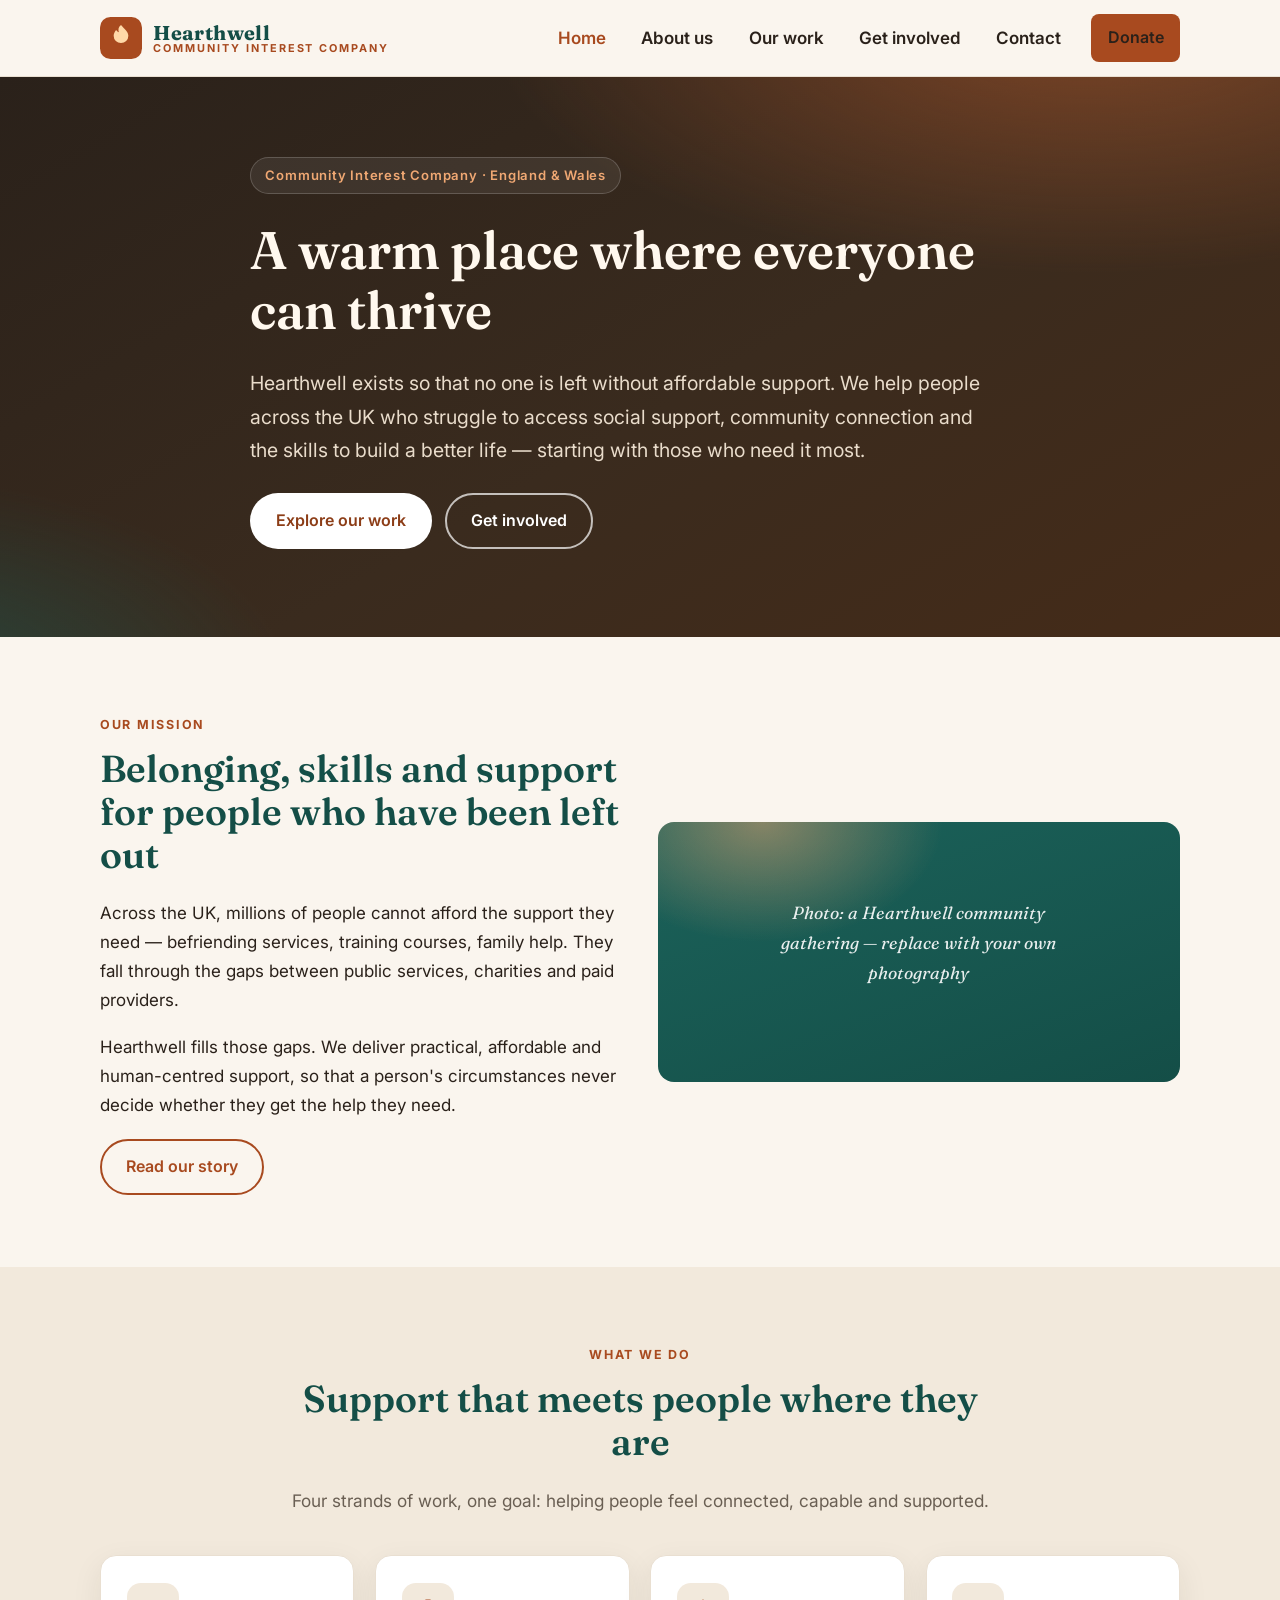
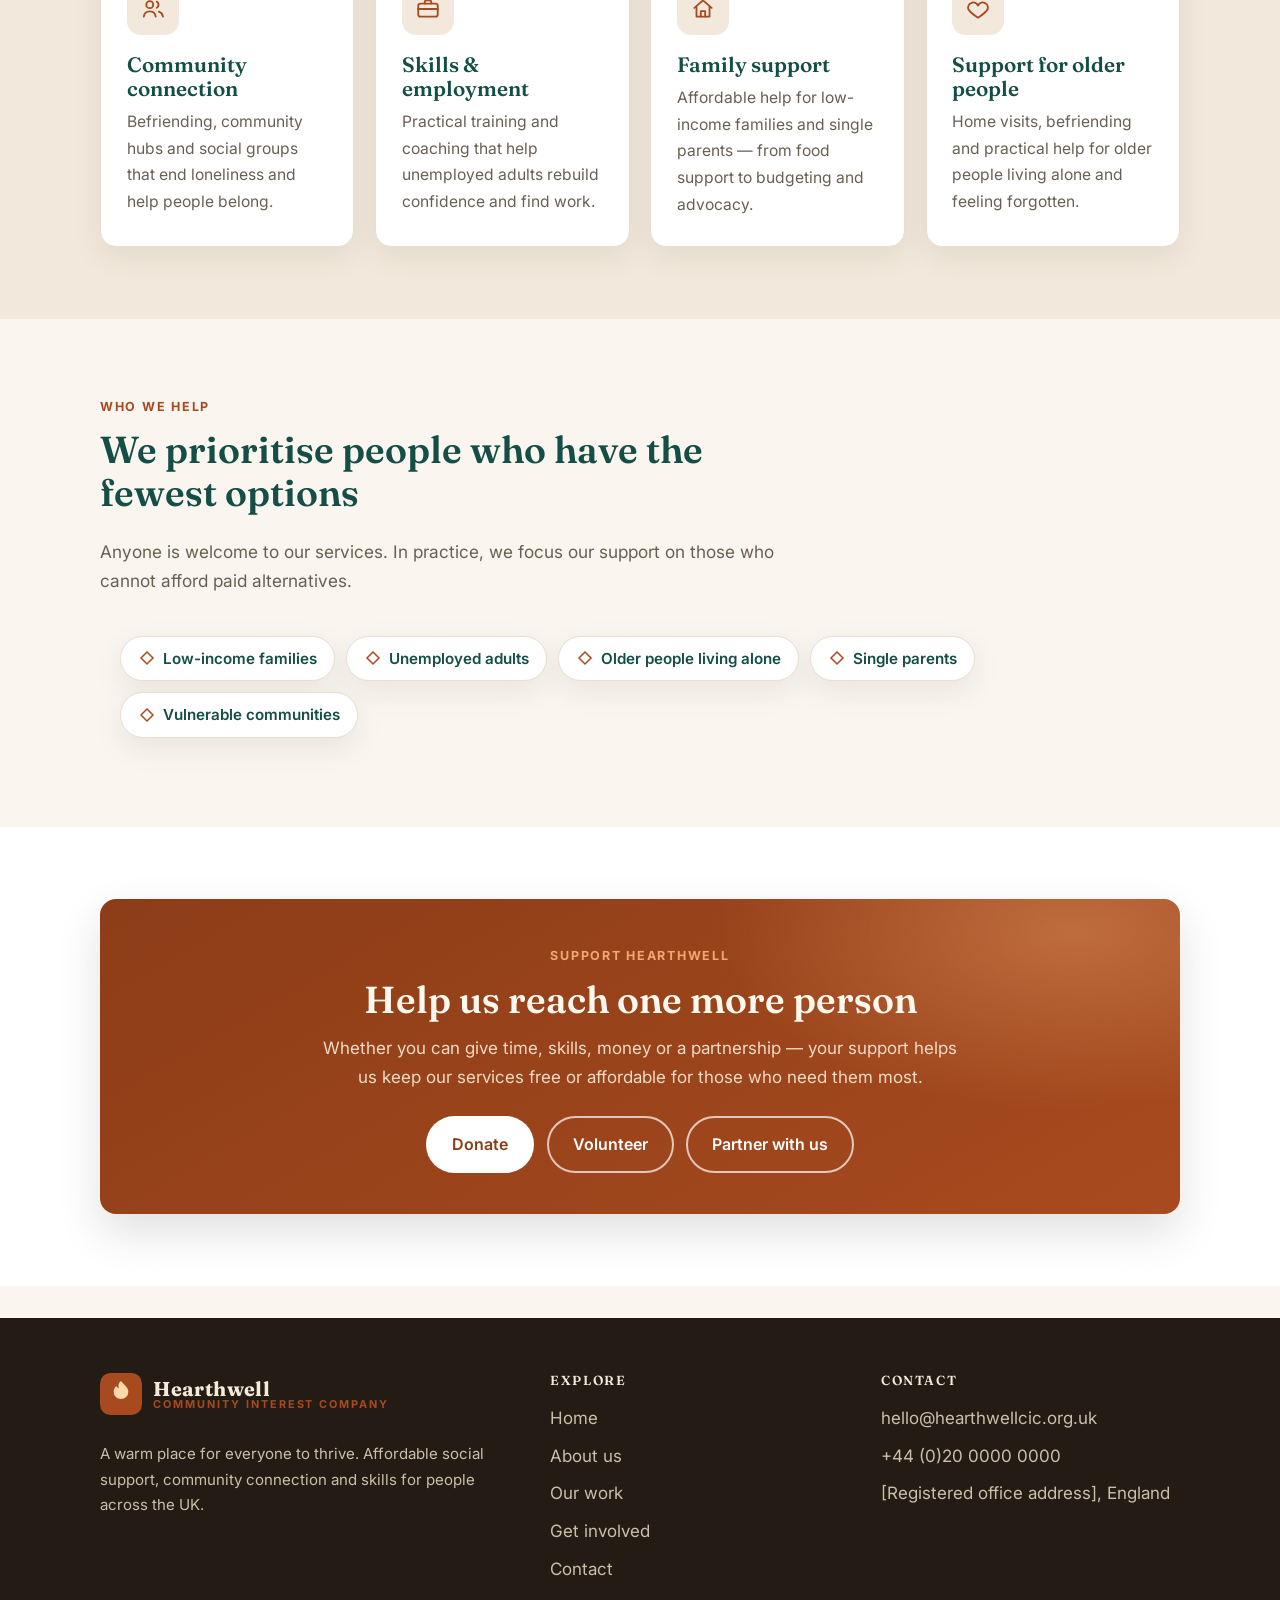
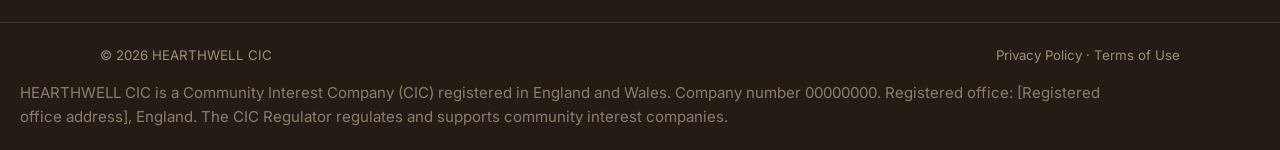
==== index.html @ 3e291510 "Initial release: HEARTHWELL CIC website (static, 5 pages)" ====
<!DOCTYPE html>
<html lang="en-GB">
<head>
  <meta charset="UTF-8">
  <meta name="viewport" content="width=device-width, initial-scale=1.0">
  <title>HEARTHWELL CIC — Community connection, skills and support across the UK</title>

  <meta name="description" content="HEARTHWELL CIC is a community interest company helping people across the UK who can't afford social support, community connection and skills-building resources — with a focus on low-income families, unemployed adults, older people living alone, single parents and vulnerable communities.">
  <meta name="theme-color" content="#A84A1F">

  <!-- Open Graph -->
  <meta property="og:type" content="website">
  <meta property="og:site_name" content="HEARTHWELL CIC">
  <meta property="og:title" content="HEARTHWELL CIC — A warm place for everyone to thrive">
  <meta property="og:description" content="Affordable social support, community connection and skills-building for people across the UK who need it most.">

  <link rel="icon" href="data:image/svg+xml,%3Csvg xmlns='http://www.w3.org/2000/svg' viewBox='0 0 48 48'%3E%3Crect width='48' height='48' rx='12' fill='%23A84A1F'/%3E%3Cpath d='M24 10c4 5 8 7.5 8 12a8 8 0 1 1-16 0c0-2.5 1.2-4.5 2.6-6.3.9 1.2 1.9 2 3 2.4-1-3.2-.4-5.7 2.4-8.1Z' fill='%23FFD9A8'/%3E%3C/svg%3E">

  <!-- Fonts -->
  <link rel="preconnect" href="https://fonts.googleapis.com">
  <link rel="preconnect" href="https://fonts.gstatic.com" crossorigin>
  <link href="https://fonts.googleapis.com/css2?family=Fraunces:opsz,wght@9..144,500;9..144,600;9..144,700&family=Inter:wght@400;600;700&display=swap" rel="stylesheet">

  <link rel="stylesheet" href="css/style.css">
</head>
<body>
  <a class="skip-link" href="#main">Skip to main content</a>

  <header class="header">
    <div class="container header__inner">
      <a class="brand" href="index.html" aria-label="HEARTHWELL CIC — home">
        <svg class="brand__mark" viewBox="0 0 48 48" fill="none" aria-hidden="true">
          <rect width="48" height="48" rx="12" fill="#A84A1F"/>
          <path d="M24 9c4.2 5.2 8.4 7.8 8.4 12.4A8.4 8.4 0 0 1 15.6 21.4c0-2.6 1.3-4.7 2.8-6.6 1 1.3 2 2.1 3.2 2.5-1.1-3.4-.5-6 2.4-8.3Z" fill="#FFD9A8"/>
        </svg>
        <span class="brand__name">Hearthwell<small>Community Interest Company</small></span>
      </a>

      <button class="nav__toggle" aria-expanded="false" aria-controls="nav-links" aria-label="Open menu">
        <span></span><span></span><span></span>
      </button>

      <nav class="nav-links" id="nav-links" aria-label="Main navigation">
        <ul>
          <li><a href="index.html" aria-current="page">Home</a></li>
          <li><a href="about.html">About us</a></li>
          <li><a href="our-work.html">Our work</a></li>
          <li><a href="get-involved.html">Get involved</a></li>
          <li><a href="contact.html">Contact</a></li>
          <li><a class="btn btn--primary" href="get-involved.html">Donate</a></li>
        </ul>
      </nav>
    </div>
  </header>

  <main id="main">

    <!-- ===== Hero ===== -->
    <section class="hero">
      <div class="container hero__inner">
        <span class="hero__badge">Community Interest Company · England &amp; Wales</span>
        <h1>A warm place where everyone can thrive</h1>
        <p class="lede">Hearthwell exists so that no one is left without affordable support. We help people across the UK who struggle to access social support, community connection and the skills to build a better life — starting with those who need it most.</p>
        <div class="hero__actions">
          <a class="btn btn--light" href="our-work.html">Explore our work</a>
          <a class="btn btn--outline-light" href="get-involved.html">Get involved</a>
        </div>
      </div>
    </section>

    <!-- ===== Mission ===== -->
    <section class="section">
      <div class="container split">
        <div class="reveal">
          <span class="eyebrow">Our mission</span>
          <h2>Belonging, skills and support for people who have been left out</h2>
          <p>Across the UK, millions of people cannot afford the support they need — befriending services, training courses, family help. They fall through the gaps between public services, charities and paid providers.</p>
          <p>Hearthwell fills those gaps. We deliver practical, affordable and human-centred support, so that a person's circumstances never decide whether they get the help they need.</p>
          <a class="btn btn--ghost" href="about.html">Read our story</a>
        </div>
        <div class="photo reveal" aria-hidden="true">
          <p class="photo__label">Photo: a Hearthwell community gathering — replace with your own photography</p>
        </div>
      </div>
    </section>

    <!-- ===== What we do ===== -->
    <section class="section section--tint">
      <div class="container">
        <div class="section-head section-head--center reveal">
          <span class="eyebrow">What we do</span>
          <h2>Support that meets people where they are</h2>
          <p>Four strands of work, one goal: helping people feel connected, capable and supported.</p>
        </div>
        <div class="card-grid">
          <article class="card reveal">
            <div class="card__icon">
              <svg viewBox="0 0 24 24" fill="none" stroke="currentColor" stroke-width="1.7" stroke-linecap="round" stroke-linejoin="round" width="26" height="26" aria-hidden="true">
                <circle cx="9" cy="8" r="3.2"/>
                <path d="M3.5 19c.4-3 2.8-4.8 5.5-4.8s5.1 1.8 5.5 4.8"/>
                <path d="M15.5 5.2a3.2 3.2 0 0 1 0 5.6"/>
                <path d="M17.4 14.4c2 .7 3.4 2.3 3.8 4.6"/>
              </svg>
            </div>
            <h3>Community connection</h3>
            <p>Befriending, community hubs and social groups that end loneliness and help people belong.</p>
          </article>

          <article class="card reveal">
            <div class="card__icon">
              <svg viewBox="0 0 24 24" fill="none" stroke="currentColor" stroke-width="1.7" stroke-linecap="round" stroke-linejoin="round" width="26" height="26" aria-hidden="true">
                <rect x="3" y="7" width="18" height="12" rx="2"/>
                <path d="M9 7V5.5A1.5 1.5 0 0 1 10.5 4h3A1.5 1.5 0 0 1 15 5.5V7"/>
                <path d="M3 12h18"/>
              </svg>
            </div>
            <h3>Skills &amp; employment</h3>
            <p>Practical training and coaching that help unemployed adults rebuild confidence and find work.</p>
          </article>

          <article class="card reveal">
            <div class="card__icon">
              <svg viewBox="0 0 24 24" fill="none" stroke="currentColor" stroke-width="1.7" stroke-linecap="round" stroke-linejoin="round" width="26" height="26" aria-hidden="true">
                <path d="M4 11 12 4l8 7"/>
                <path d="M6 10v9h12v-9"/>
                <path d="M10 19v-5h4v5"/>
              </svg>
            </div>
            <h3>Family support</h3>
            <p>Affordable help for low-income families and single parents — from food support to budgeting and advocacy.</p>
          </article>

          <article class="card reveal">
            <div class="card__icon">
              <svg viewBox="0 0 24 24" fill="none" stroke="currentColor" stroke-width="1.7" stroke-linecap="round" stroke-linejoin="round" width="26" height="26" aria-hidden="true">
                <path d="M12 20s-7-4.4-9-8a4.8 4.8 0 0 1 9-3.2A4.8 4.8 0 0 1 21 12c-2 3.6-9 8-9 8z"/>
              </svg>
            </div>
            <h3>Support for older people</h3>
            <p>Home visits, befriending and practical help for older people living alone and feeling forgotten.</p>
          </article>
        </div>
      </div>
    </section>

    <!-- ===== Who we help ===== -->
    <section class="section">
      <div class="container">
        <div class="section-head reveal">
          <span class="eyebrow">Who we help</span>
          <h2>We prioritise people who have the fewest options</h2>
          <p>Anyone is welcome to our services. In practice, we focus our support on those who cannot afford paid alternatives.</p>
        </div>
        <ul class="chips reveal" aria-label="Groups we prioritise">
          <li class="chip">
            <svg viewBox="0 0 24 24" fill="none" stroke="currentColor" stroke-width="2" stroke-linecap="round" width="18" height="18" aria-hidden="true"><path d="M12 4 4 12l8 8 8-8Z"/></svg>
            Low-income families
          </li>
          <li class="chip">
            <svg viewBox="0 0 24 24" fill="none" stroke="currentColor" stroke-width="2" stroke-linecap="round" width="18" height="18" aria-hidden="true"><path d="M12 4 4 12l8 8 8-8Z"/></svg>
            Unemployed adults
          </li>
          <li class="chip">
            <svg viewBox="0 0 24 24" fill="none" stroke="currentColor" stroke-width="2" stroke-linecap="round" width="18" height="18" aria-hidden="true"><path d="M12 4 4 12l8 8 8-8Z"/></svg>
            Older people living alone
          </li>
          <li class="chip">
            <svg viewBox="0 0 24 24" fill="none" stroke="currentColor" stroke-width="2" stroke-linecap="round" width="18" height="18" aria-hidden="true"><path d="M12 4 4 12l8 8 8-8Z"/></svg>
            Single parents
          </li>
          <li class="chip">
            <svg viewBox="0 0 24 24" fill="none" stroke="currentColor" stroke-width="2" stroke-linecap="round" width="18" height="18" aria-hidden="true"><path d="M12 4 4 12l8 8 8-8Z"/></svg>
            Vulnerable communities
          </li>
        </ul>
      </div>
    </section>

    <!-- ===== CTA banner ===== -->
    <section class="section section--paper">
      <div class="container">
        <div class="cta-banner reveal">
          <span class="eyebrow" style="color:#F0A873;">Support Hearthwell</span>
          <h2>Help us reach one more person</h2>
          <p>Whether you can give time, skills, money or a partnership — your support helps us keep our services free or affordable for those who need them most.</p>
          <div class="cta-banner__actions">
            <a class="btn btn--light" href="get-involved.html">Donate</a>
            <a class="btn btn--outline-light" href="get-involved.html#volunteer">Volunteer</a>
            <a class="btn btn--outline-light" href="get-involved.html#partner">Partner with us</a>
          </div>
        </div>
      </div>
    </section>

  </main>

  <footer class="footer">
    <div class="container footer__grid">
      <div>
        <div class="footer__brand">
          <a class="brand" href="index.html" aria-label="HEARTHWELL CIC — home">
            <svg class="brand__mark" viewBox="0 0 48 48" fill="none" aria-hidden="true">
              <rect width="48" height="48" rx="12" fill="#A84A1F"/>
              <path d="M24 9c4.2 5.2 8.4 7.8 8.4 12.4A8.4 8.4 0 0 1 15.6 21.4c0-2.6 1.3-4.7 2.8-6.6 1 1.3 2 2.1 3.2 2.5-1.1-3.4-.5-6 2.4-8.3Z" fill="#FFD9A8"/>
            </svg>
            <span class="brand__name">Hearthwell<small>Community Interest Company</small></span>
          </a>
        </div>
        <p>A warm place for everyone to thrive. Affordable social support, community connection and skills for people across the UK.</p>
      </div>

      <nav aria-label="Footer — explore">
        <h4>Explore</h4>
        <ul>
          <li><a href="index.html">Home</a></li>
          <li><a href="about.html">About us</a></li>
          <li><a href="our-work.html">Our work</a></li>
          <li><a href="get-involved.html">Get involved</a></li>
          <li><a href="contact.html">Contact</a></li>
        </ul>
      </nav>

      <div>
        <h4>Contact</h4>
        <ul>
          <li><a href="mailto:hello@hearthwellcic.org.uk">hello@hearthwellcic.org.uk</a></li>
          <li>+44 (0)20 0000 0000</li>
          <li>[Registered office address], England</li>
        </ul>
      </div>
    </div>

    <div class="footer__bottom">
      <div class="container">
        <span>© <span id="year">2026</span> HEARTHWELL CIC</span>
        <span>Privacy Policy · Terms of Use</span>
      </div>
      <p class="container footer__legal">
        HEARTHWELL CIC is a Community Interest Company (CIC) registered in England and Wales.
        Company number 00000000. Registered office: [Registered office address], England.
        The CIC Regulator regulates and supports community interest companies.
      </p>
    </div>
  </footer>

  <script src="js/main.js"></script>
</body>
</html>
---- css/style.css ----
/* ============================================================
   HEARTHWELL CIC — global stylesheet
   Community Interest Company website · warm, accessible, responsive
   ============================================================ */

/* ---------- Design tokens ---------- */
:root {
  /* Brand — warm hearth palette */
  --brand-700: #8C3D17;          /* deep ember — hover states        */
  --brand-600: #A84A1F;          /* primary terracotta (on light)    */
  --brand-500: #C2602F;          /* vivid ember — decorative         */
  --teal-700:  #144E47;          /* deep teal — headings on cream    */
  --teal-600:  #1B625A;          /* teal accents                     */
  --ink:       #2A211A;          /* near-black warm brown            */
  --stone:     #6A5F53;          /* secondary text                   */
  --cream:     #FAF5EE;          /* page background                  */
  --paper:     #FFFFFF;          /* cards / surfaces                 */
  --line:      #E9DFD1;          /* hairline borders                 */
  --sand:      #F2E9DC;          /* tinted section background        */

  /* Type */
  --font-body:  "Inter", "Segoe UI", system-ui, -apple-system, sans-serif;
  --font-head:  "Fraunces", Georgia, "Times New Roman", serif;

  /* Layout */
  --container: 1120px;
  --radius:    16px;
  --radius-sm: 10px;
  --shadow:    0 10px 30px rgba(42, 33, 26, 0.08);
  --shadow-lg: 0 18px 44px rgba(42, 33, 26, 0.14);

  --focus: 0 0 0 3px rgba(27, 98, 90, 0.45);
}

/* ---------- Reset / base ---------- */
*, *::before, *::after { box-sizing: border-box; }

html { scroll-behavior: smooth; -webkit-text-size-adjust: 100%; }

body {
  margin: 0;
  font-family: var(--font-body);
  font-size: 1.0625rem;          /* 17px — comfortable reading      */
  line-height: 1.7;
  color: var(--ink);
  background: var(--cream);
}

img, svg { display: block; max-width: 100%; height: auto; }

a { color: var(--brand-600); text-decoration-thickness: 1px; text-underline-offset: 3px; }
a:hover { color: var(--brand-700); }

h1, h2, h3, h4 {
  font-family: var(--font-head);
  font-weight: 600;
  line-height: 1.15;
  margin: 0 0 0.6em;
  color: var(--teal-700);
}

h1 { font-size: clamp(2.1rem, 5vw, 3.3rem); }
h2 { font-size: clamp(1.7rem, 3.4vw, 2.35rem); }
h3 { font-size: 1.3rem; }
h4 { font-size: 1.08rem; }

p { margin: 0 0 1.1em; }
ul { padding-left: 1.2em; }

:focus-visible { outline: 3px solid var(--teal-600); outline-offset: 2px; border-radius: 4px; }

/* Skip link for accessibility */
.skip-link {
  position: absolute;
  left: -999px;
  top: 0;
  background: var(--teal-700);
  color: #fff;
  padding: 0.7rem 1.2rem;
  border-radius: 0 0 var(--radius-sm) 0;
  z-index: 100;
  font-weight: 600;
}
.skip-link:focus { left: 0; color: #fff; }

/* ---------- Layout helpers ---------- */
.container { max-width: var(--container); margin-inline: auto; padding-inline: 20px; }
.section { padding: 4.5rem 0; }
.section--tint { background: var(--sand); }
.section--paper { background: var(--paper); }

.eyebrow {
  display: inline-block;
  font-size: 0.78rem;
  font-weight: 700;
  letter-spacing: 0.14em;
  text-transform: uppercase;
  color: var(--brand-600);
  margin-bottom: 0.7rem;
}

.section-head { max-width: 720px; margin-bottom: 2.5rem; }
.section-head p { color: var(--stone); font-size: 1.08rem; }
.section-head--center { margin-inline: auto; text-align: center; }

/* ---------- Buttons ---------- */
.btn {
  display: inline-flex;
  align-items: center;
  gap: 0.5rem;
  font-family: var(--font-body);
  font-weight: 600;
  font-size: 1rem;
  padding: 0.8rem 1.5rem;
  border-radius: 999px;
  border: 2px solid transparent;
  cursor: pointer;
  text-decoration: none;
  transition: background-color 0.2s ease, color 0.2s ease, transform 0.1s ease, box-shadow 0.2s ease;
}
.btn:active { transform: translateY(1px); }

.btn--primary { background: var(--brand-600); color: #fff; }
.btn--primary:hover { background: var(--brand-700); color: #fff; box-shadow: 0 6px 18px rgba(168, 74, 31, 0.35); }

.btn--ghost { border-color: var(--brand-600); color: var(--brand-600); background: transparent; }
.btn--ghost:hover { background: var(--brand-600); color: #fff; }

.btn--light { background: #fff; color: var(--brand-700); }
.btn--light:hover { background: var(--sand); color: var(--brand-700); }

.btn--outline-light { border-color: rgba(255,255,255,0.7); color: #fff; background: transparent; }
.btn--outline-light:hover { background: rgba(255,255,255,0.12); color: #fff; }

/* ---------- Header / nav ---------- */
.header {
  position: sticky;
  top: 0;
  z-index: 50;
  background: rgba(250, 245, 238, 0.92);
  backdrop-filter: blur(10px);
  border-bottom: 1px solid var(--line);
}
.header__inner {
  display: flex;
  align-items: center;
  justify-content: space-between;
  gap: 1rem;
  min-height: 76px;
}

.brand { display: inline-flex; align-items: center; gap: 0.7rem; text-decoration: none; }
.brand__mark { width: 42px; height: 42px; flex: none; }
.brand__name {
  font-family: var(--font-head);
  font-weight: 700;
  font-size: 1.25rem;
  letter-spacing: 0.02em;
  color: var(--teal-700);
  line-height: 1.05;
}
.brand__name small {
  display: block;
  font-family: var(--font-body);
  font-size: 0.68rem;
  font-weight: 700;
  letter-spacing: 0.18em;
  color: var(--brand-600);
  text-transform: uppercase;
}

.nav__toggle {
  display: inline-flex;
  flex-direction: column;
  justify-content: center;
  gap: 5px;
  width: 46px;
  height: 46px;
  padding: 10px;
  background: none;
  border: 1px solid var(--line);
  border-radius: var(--radius-sm);
  cursor: pointer;
}
.nav__toggle span {
  display: block;
  height: 2px;
  width: 100%;
  background: var(--ink);
  border-radius: 2px;
  transition: transform 0.25s ease, opacity 0.2s ease;
}
.nav__toggle[aria-expanded="true"] span:nth-child(1) { transform: translateY(7px) rotate(45deg); }
.nav__toggle[aria-expanded="true"] span:nth-child(2) { opacity: 0; }
.nav__toggle[aria-expanded="true"] span:nth-child(3) { transform: translateY(-7px) rotate(-45deg); }

.nav-links {
  display: none;
  position: absolute;
  top: 100%;
  left: 0;
  right: 0;
  background: var(--cream);
  border-bottom: 1px solid var(--line);
  padding: 0.6rem 20px 1.2rem;
  box-shadow: 0 16px 30px rgba(42,33,26,0.08);
}
.nav-links.is-open { display: block; }
.nav-links ul { list-style: none; margin: 0; padding: 0; }
.nav-links li + li { margin-top: 0.2rem; }
.nav-links a {
  display: block;
  padding: 0.6rem 0.5rem;
  text-decoration: none;
  font-weight: 600;
  color: var(--ink);
  border-radius: 8px;
}
.nav-links a:hover { color: var(--brand-600); background: var(--sand); }
.nav-links a[aria-current="page"] { color: var(--brand-600); }
.nav-links .btn { margin: 0.9rem 0.5rem 0.2rem; }

@media (min-width: 900px) {
  .nav__toggle { display: none; }
  .nav-links { position: static; display: block; background: none; box-shadow: none; border: 0; padding: 0; }
  .nav-links ul { display: flex; align-items: center; gap: 0.4rem; }
  .nav-links li + li { margin-top: 0; }
  .nav-links a { padding: 0.5rem 0.9rem; }
  .nav-links .btn { margin: 0 0 0 0.6rem; }
}

/* ---------- Hero ---------- */
.hero {
  background:
    radial-gradient(1000px 420px at 85% -10%, rgba(194, 96, 47, 0.5), transparent 60%),
    radial-gradient(700px 360px at -10% 110%, rgba(27, 98, 90, 0.55), transparent 60%),
    linear-gradient(150deg, #2A211A 0%, #3A2B1E 55%, #452B18 100%);
  color: #F5EFE4;
  padding: 5rem 0 5.5rem;
}
.hero__inner { max-width: 820px; }
.hero .eyebrow { color: #F0A873; }
.hero h1 { color: #FFF8EE; margin-bottom: 0.5em; }
.hero p.lede { font-size: 1.22rem; color: #E9DCCB; margin-bottom: 1.6rem; max-width: 62ch; }
.hero__actions { display: flex; flex-wrap: wrap; gap: 0.8rem; }
.hero__badge {
  display: inline-flex;
  align-items: center;
  gap: 0.5rem;
  font-size: 0.82rem;
  font-weight: 600;
  letter-spacing: 0.06em;
  color: #F0A873;
  background: rgba(255,255,255,0.07);
  border: 1px solid rgba(255,255,255,0.18);
  border-radius: 999px;
  padding: 0.4rem 0.9rem;
  margin-bottom: 1.6rem;
}
.hero--short { padding: 3.4rem 0 3.6rem; }
.hero--short .hero__inner { max-width: 760px; }
.hero--short h1 { font-size: clamp(1.9rem, 4.4vw, 2.7rem); }

/* ---------- Cards ---------- */
.card-grid {
  display: grid;
  grid-template-columns: repeat(auto-fit, minmax(245px, 1fr));
  gap: 1.3rem;
}
.card {
  background: var(--paper);
  border: 1px solid var(--line);
  border-radius: var(--radius);
  padding: 1.7rem 1.6rem;
  box-shadow: var(--shadow);
  display: flex;
  flex-direction: column;
}
.card__icon {
  width: 52px;
  height: 52px;
  border-radius: 14px;
  background: var(--sand);
  color: var(--brand-600);
  display: grid;
  place-items: center;
  margin-bottom: 1.1rem;
}
.card h3 { margin-bottom: 0.4em; }
.card p { color: var(--stone); font-size: 0.98rem; margin-bottom: 0; }
.card a.card__link { margin-top: auto; padding-top: 0.9rem; font-weight: 600; }

/* ---------- Chips (who we help) ---------- */
.chips { display: flex; flex-wrap: wrap; gap: 0.7rem; }
.chip {
  display: inline-flex;
  align-items: center;
  gap: 0.45rem;
  background: var(--paper);
  border: 1px solid var(--line);
  border-radius: 999px;
  padding: 0.55rem 1.05rem;
  font-weight: 600;
  font-size: 0.95rem;
  color: var(--teal-700);
  box-shadow: var(--shadow);
}
.chip svg { color: var(--brand-600); }

/* ---------- Story / split layout ---------- */
.split {
  display: grid;
  gap: 2.2rem;
  align-items: center;
}
@media (min-width: 860px) { .split { grid-template-columns: 1fr 1fr; } }

/* Placeholder "photo" block — swap for real photography later */
.photo {
  border-radius: var(--radius);
  min-height: 260px;
  display: grid;
  place-items: center;
  padding: 2rem;
  text-align: center;
  color: #fff;
  background:
    radial-gradient(300px 200px at 20% 0%, rgba(240,168,115,0.5), transparent 60%),
    linear-gradient(160deg, #1B625A, #144E47);
}
.photo--ember {
  background:
    radial-gradient(300px 200px at 85% 10%, rgba(255,255,255,0.25), transparent 60%),
    linear-gradient(160deg, #C2602F, #8C3D17);
}
.photo--cream { background: linear-gradient(160deg, #F2E9DC, #E2D3BE); color: var(--teal-700); }
.photo__label {
  font-family: var(--font-head);
  font-size: 1.1rem;
  font-style: italic;
  opacity: 0.9;
  max-width: 28ch;
}

/* ---------- Values ---------- */
.values-grid { display: grid; gap: 1.3rem; grid-template-columns: repeat(auto-fit, minmax(230px, 1fr)); }
.value {
  background: var(--paper);
  border-radius: var(--radius);
  border: 1px solid var(--line);
  padding: 1.6rem;
  border-top: 4px solid var(--brand-500);
}
.value h3 { margin-bottom: 0.4em; }
.value p { color: var(--stone); font-size: 0.98rem; margin-bottom: 0; }

/* ---------- Team ---------- */
.team-grid { display: grid; gap: 1.3rem; grid-template-columns: repeat(auto-fit, minmax(220px, 1fr)); }
.team-card {
  background: var(--paper);
  border: 1px solid var(--line);
  border-radius: var(--radius);
  padding: 1.6rem;
  text-align: center;
  box-shadow: var(--shadow);
}
.team-card__avatar {
  width: 74px; height: 74px;
  margin: 0 auto 0.9rem;
  border-radius: 50%;
  background: var(--sand);
  color: var(--teal-700);
  display: grid;
  place-items: center;
  font-family: var(--font-head);
  font-size: 1.6rem;
  font-weight: 600;
}
.team-card h3 { margin-bottom: 0.15em; font-size: 1.12rem; }
.team-card .team-card__role { color: var(--brand-600); font-weight: 600; font-size: 0.88rem; margin-bottom: 0.7em; }
.team-card p { color: var(--stone); font-size: 0.92rem; margin-bottom: 0; }

/* ---------- CTA banner ---------- */
.cta-banner {
  background:
    radial-gradient(600px 300px at 90% 10%, rgba(240,168,115,0.4), transparent 60%),
    linear-gradient(150deg, #8C3D17, #A84A1F);
  color: #FDF3E7;
  border-radius: var(--radius);
  padding: 2.6rem 2rem;
  text-align: center;
  box-shadow: var(--shadow-lg);
}
.cta-banner h2 { color: #FFF8EE; margin-bottom: 0.35em; }
.cta-banner p { color: #F2DCC5; max-width: 58ch; margin-inline: auto; margin-bottom: 1.5rem; }
.cta-banner__actions { display: flex; flex-wrap: wrap; gap: 0.8rem; justify-content: center; }

/* ---------- Programme list ---------- */
.programme {
  background: var(--paper);
  border: 1px solid var(--line);
  border-radius: var(--radius);
  padding: 1.8rem 1.7rem;
  display: grid;
  gap: 1.4rem;
  box-shadow: var(--shadow);
}
.programme + .programme { margin-top: 1.3rem; }
.programme__head { display: flex; align-items: flex-start; gap: 1rem; }
.programme__icon {
  width: 54px; height: 54px; flex: none;
  border-radius: 14px;
  background: var(--sand);
  color: var(--brand-600);
  display: grid;
  place-items: center;
}
.programme h3 { margin: 0.15em 0 0.15em; }
.programme .programme__tag {
  display: inline-block;
  font-size: 0.78rem;
  font-weight: 700;
  letter-spacing: 0.08em;
  text-transform: uppercase;
  color: var(--brand-600);
  margin-top: 0.3rem;
}
.programme p { color: var(--stone); font-size: 0.99rem; }
.programme__meta {
  display: flex;
  flex-wrap: wrap;
  gap: 0.6rem;
  list-style: none;
  margin: 0;
  padding: 0;
}
.programme__meta li {
  font-size: 0.85rem;
  font-weight: 600;
  background: var(--sand);
  color: var(--teal-700);
  border-radius: 999px;
  padding: 0.35rem 0.85rem;
}
@media (min-width: 720px) {
  .programme { grid-template-columns: 1fr; }
}

/* ---------- Steps ---------- */
.steps { display: grid; gap: 1.3rem; grid-template-columns: repeat(auto-fit, minmax(230px, 1fr)); counter-reset: step; }
.step {
  position: relative;
  background: var(--paper);
  border: 1px solid var(--line);
  border-radius: var(--radius);
  padding: 2rem 1.6rem 1.6rem;
  box-shadow: var(--shadow);
}
.step::before {
  counter-increment: step;
  content: "0" counter(step);
  font-family: var(--font-head);
  font-weight: 700;
  font-size: 1.6rem;
  color: var(--brand-500);
}
.step h3 { margin: 0.7em 0 0.35em; }
.step p { color: var(--stone); font-size: 0.97rem; margin-bottom: 0; }

/* ---------- Contact / form ---------- */
.contact-grid { display: grid; gap: 2.4rem; }
@media (min-width: 860px) { .contact-grid { grid-template-columns: 1fr 1.2fr; } }

.contact-list { list-style: none; margin: 0 0 1.6rem; padding: 0; }
.contact-list li { display: flex; gap: 0.9rem; align-items: flex-start; padding: 0.8rem 0; }
.contact-list li + li { border-top: 1px solid var(--line); }
.contact-list svg { color: var(--brand-600); flex: none; margin-top: 3px; }
.contact-list strong { display: block; font-size: 0.82rem; letter-spacing: 0.06em; text-transform: uppercase; color: var(--stone); }
.contact-list a { font-weight: 600; }

.form-card {
  background: var(--paper);
  border: 1px solid var(--line);
  border-radius: var(--radius);
  padding: 1.8rem 1.6rem;
  box-shadow: var(--shadow);
}
.form-grid { display: grid; gap: 1.1rem; }
@media (min-width: 560px) { .form-grid { grid-template-columns: 1fr 1fr; } }
.field { display: flex; flex-direction: column; gap: 0.4rem; }
.field--full { grid-column: 1 / -1; }
.field label { font-weight: 600; font-size: 0.93rem; }
.field input, .field select, .field textarea {
  font-family: var(--font-body);
  font-size: 1rem;
  padding: 0.7rem 0.85rem;
  border: 1px solid var(--line);
  border-radius: var(--radius-sm);
  background: var(--cream);
  color: var(--ink);
}
.field input:focus, .field select:focus, .field textarea:focus {
  outline: none;
  border-color: var(--teal-600);
  box-shadow: var(--focus);
}
.field textarea { resize: vertical; min-height: 130px; }
.form-note { grid-column: 1 / -1; font-size: 0.82rem; color: var(--stone); margin: 0; }

.form-success {
  display: none;
  background: #E6F1EC;
  border: 1px solid #BFD8CB;
  color: #144E47;
  border-radius: var(--radius-sm);
  padding: 1rem 1.1rem;
  margin-bottom: 1.1rem;
  font-weight: 600;
}
.form-success.is-visible { display: block; }

/* ---------- Footer ---------- */
.footer {
  background: #241C14;
  color: #CBBFA9;
  padding: 3.4rem 0 0;
  margin-top: 2rem;
}
.footer__grid { display: grid; gap: 2rem; padding-bottom: 2.4rem; }
@media (min-width: 760px) { .footer__grid { grid-template-columns: 1.4fr 1fr 1fr; } }
.footer h4 { color: #F5EAD9; font-size: 0.82rem; letter-spacing: 0.12em; text-transform: uppercase; margin-bottom: 1rem; }
.footer p { font-size: 0.94rem; }
.footer ul { list-style: none; margin: 0; padding: 0; }
.footer ul li + li { margin-top: 0.55rem; }
.footer a { color: #CBBFA9; text-decoration: none; }
.footer a:hover { color: #F0A873; }
.footer .brand__name { color: #F5EAD9; }
.footer__brand { margin-bottom: 1.1rem; }
.footer__bottom {
  border-top: 1px solid rgba(255,255,255,0.12);
  padding: 1.3rem 0;
  font-size: 0.83rem;
  color: #9C8F7A;
}
.footer__bottom .container { display: flex; flex-wrap: wrap; gap: 0.6rem 1.6rem; justify-content: space-between; }
.footer__legal { margin: 0.9rem 0 0; font-size: 0.8rem; color: #8A7E6B; line-height: 1.6; }

/* ---------- Reveal-on-scroll (progressive enhancement) ---------- */
.reveal { opacity: 0; transform: translateY(14px); transition: opacity 0.6s ease, transform 0.6s ease; }
.reveal.is-visible { opacity: 1; transform: none; }
@media (prefers-reduced-motion: reduce) {
  .reveal { opacity: 1; transform: none; transition: none; }
  html { scroll-behavior: auto; }
}

/* ---------- Small utility ---------- */
.text-center { text-align: center; }
.mt-3 { margin-top: 2.4rem; }
.mb-0 { margin-bottom: 0; }
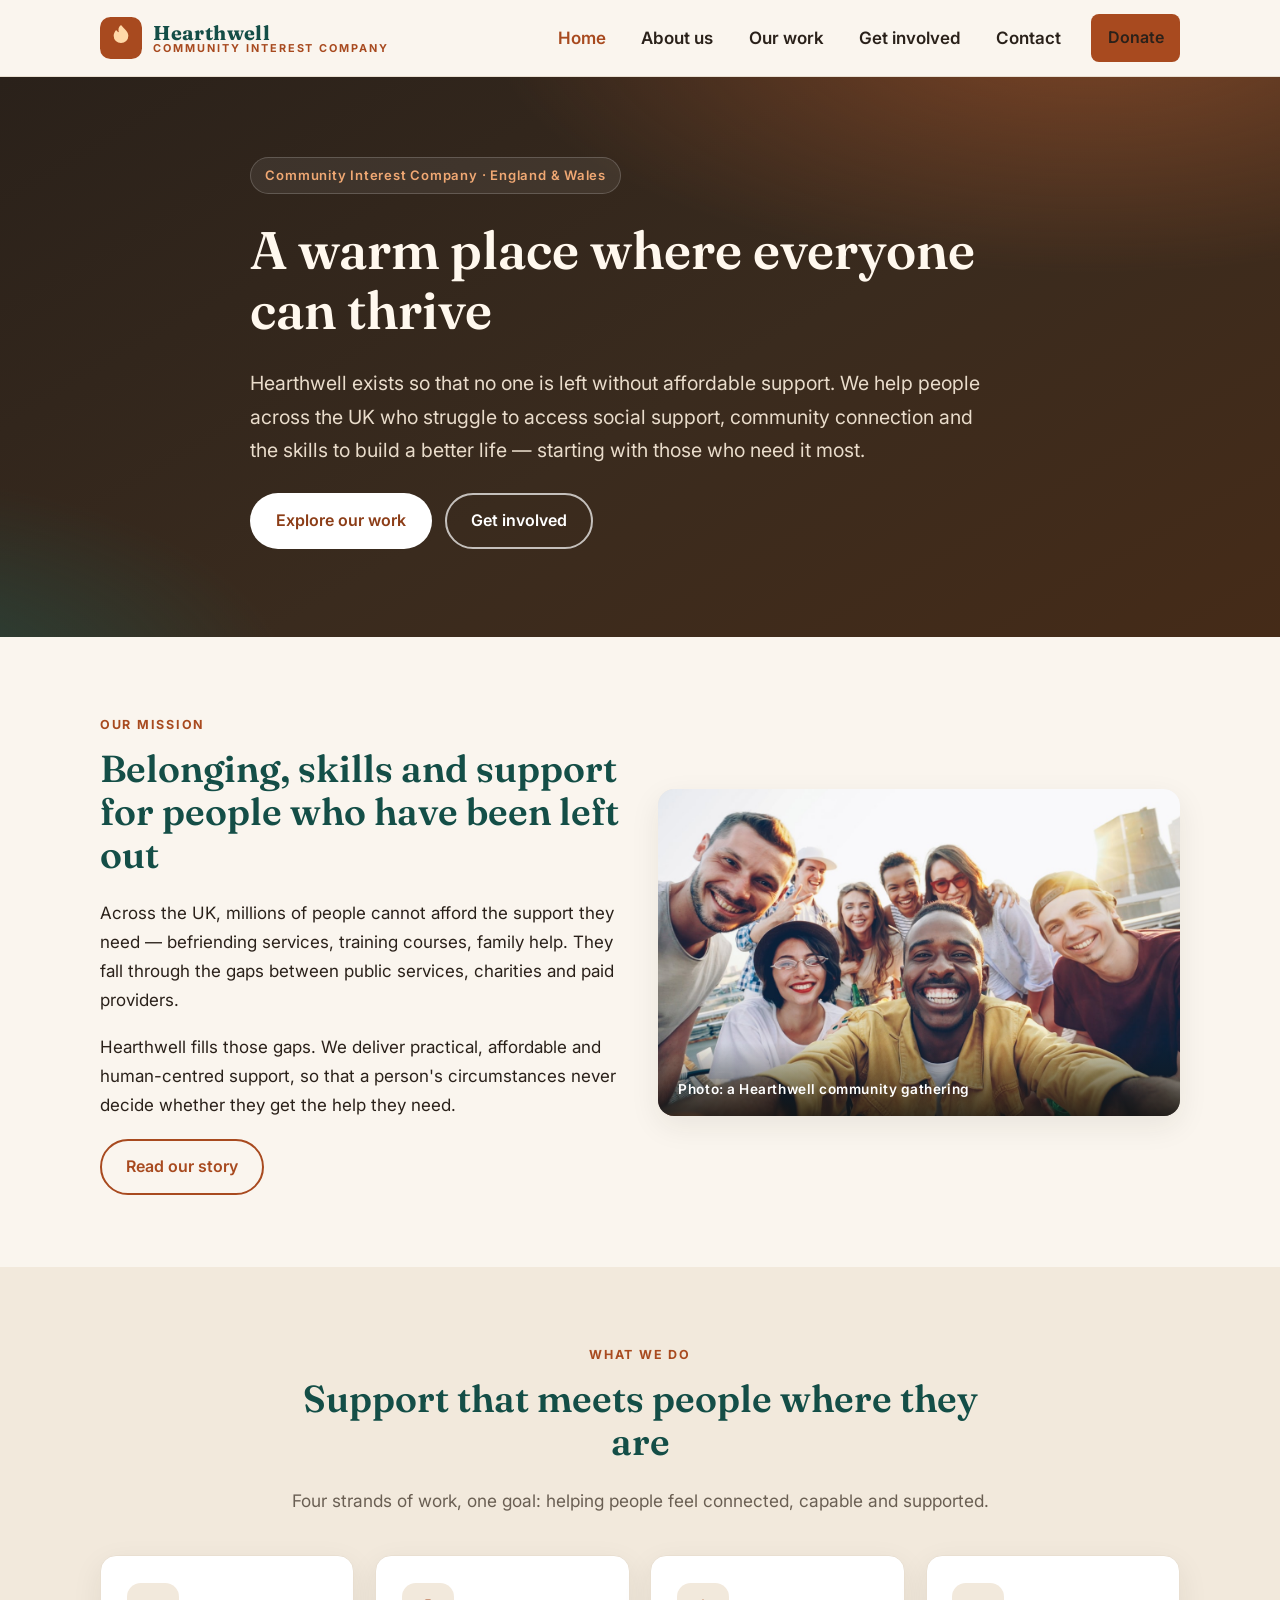
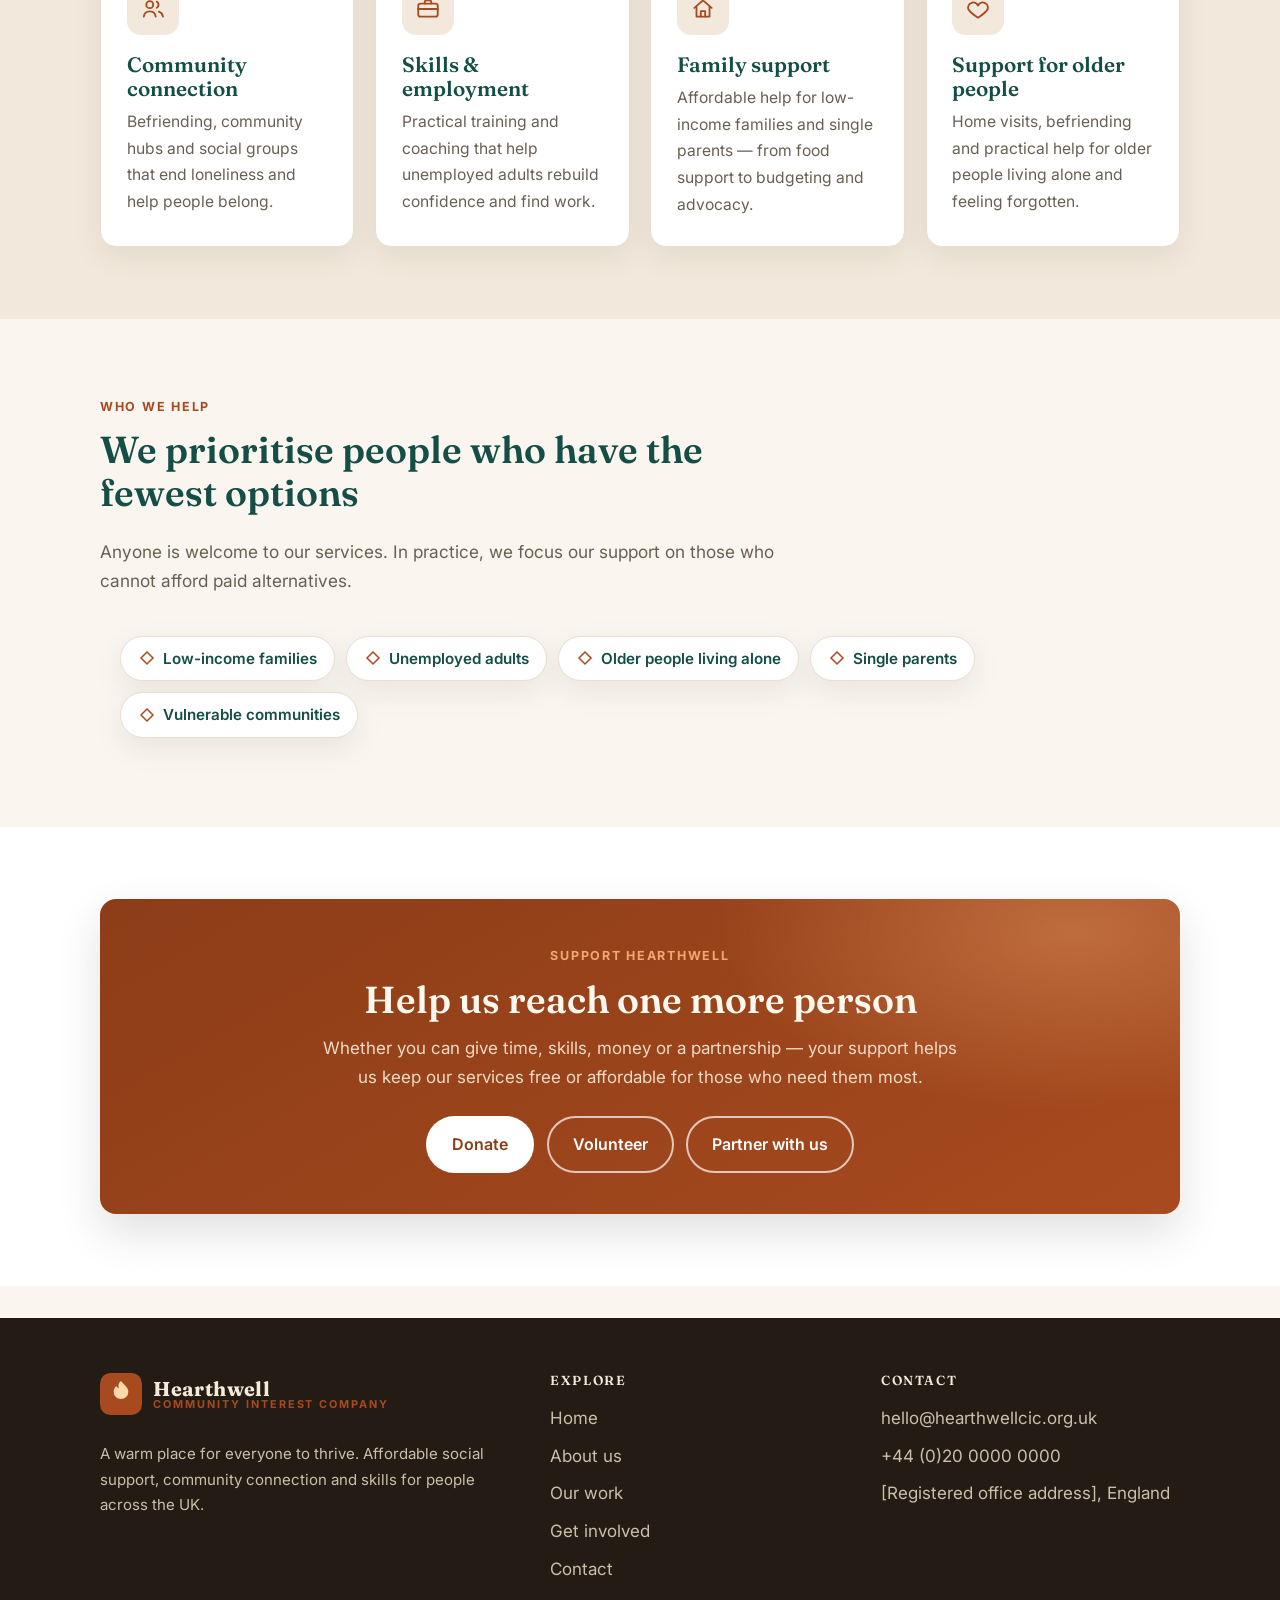
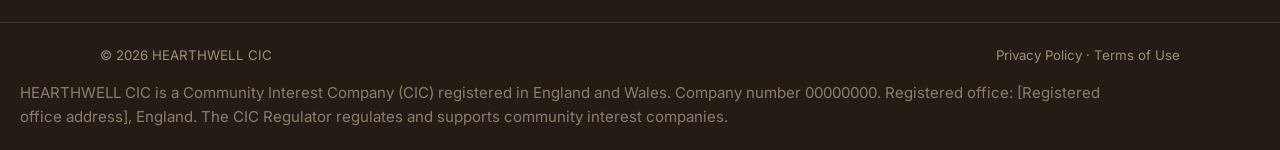
==== commit a0e782d5: "Add real photography across the site (Unsplash, free license)" ====
--- a/index.html
+++ b/index.html
@@ -78,8 +78,9 @@
           <p>Hearthwell fills those gaps. We deliver practical, affordable and human-centred support, so that a person's circumstances never decide whether they get the help they need.</p>
           <a class="btn btn--ghost" href="about.html">Read our story</a>
         </div>
-        <div class="photo reveal" aria-hidden="true">
-          <p class="photo__label">Photo: a Hearthwell community gathering — replace with your own photography</p>
+        <div class="photo photo--wide reveal">
+          <img src="img/community.jpg" alt="A diverse group of friends smiling together outdoors at a Hearthwell community gathering" width="1400" height="788" loading="lazy">
+          <p class="photo--label">Photo: a Hearthwell community gathering</p>
         </div>
       </div>
     </section>
--- a/css/style.css
+++ b/css/style.css
@@ -315,32 +315,37 @@
 }
 @media (min-width: 860px) { .split { grid-template-columns: 1fr 1fr; } }
 
-/* Placeholder "photo" block — swap for real photography later */
+/* Photo frame — real photography (previously a placeholder block) */
 .photo {
   border-radius: var(--radius);
-  min-height: 260px;
-  display: grid;
-  place-items: center;
-  padding: 2rem;
-  text-align: center;
+  overflow: hidden;
+  position: relative;
+  box-shadow: var(--shadow);
+  background: var(--sand);
+}
+.photo img {
+  width: 100%;
+  height: 100%;
+  object-fit: cover;
+  display: block;
+}
+.photo--tall img { aspect-ratio: 4 / 3; }
+.photo--wide img { aspect-ratio: 16 / 10; }
+.photo--label {
+  position: absolute;
+  left: 0;
+  right: 0;
+  bottom: 0;
+  padding: 2.2rem 1.3rem 0.9rem;
   color: #fff;
-  background:
-    radial-gradient(300px 200px at 20% 0%, rgba(240,168,115,0.5), transparent 60%),
-    linear-gradient(160deg, #1B625A, #144E47);
-}
-.photo--ember {
-  background:
-    radial-gradient(300px 200px at 85% 10%, rgba(255,255,255,0.25), transparent 60%),
-    linear-gradient(160deg, #C2602F, #8C3D17);
-}
-.photo--cream { background: linear-gradient(160deg, #F2E9DC, #E2D3BE); color: var(--teal-700); }
-.photo__label {
-  font-family: var(--font-head);
-  font-size: 1.1rem;
-  font-style: italic;
-  opacity: 0.9;
-  max-width: 28ch;
-}
+  font-family: var(--font-body);
+  font-size: 0.85rem;
+  font-weight: 600;
+  letter-spacing: 0.04em;
+  background: linear-gradient(to top, rgba(20, 18, 14, 0.78), transparent);
+  margin: 0;
+}
+@media (max-width: 480px) { .photo--label { display: none; } }
 
 /* ---------- Values ---------- */
 .values-grid { display: grid; gap: 1.3rem; grid-template-columns: repeat(auto-fit, minmax(230px, 1fr)); }
